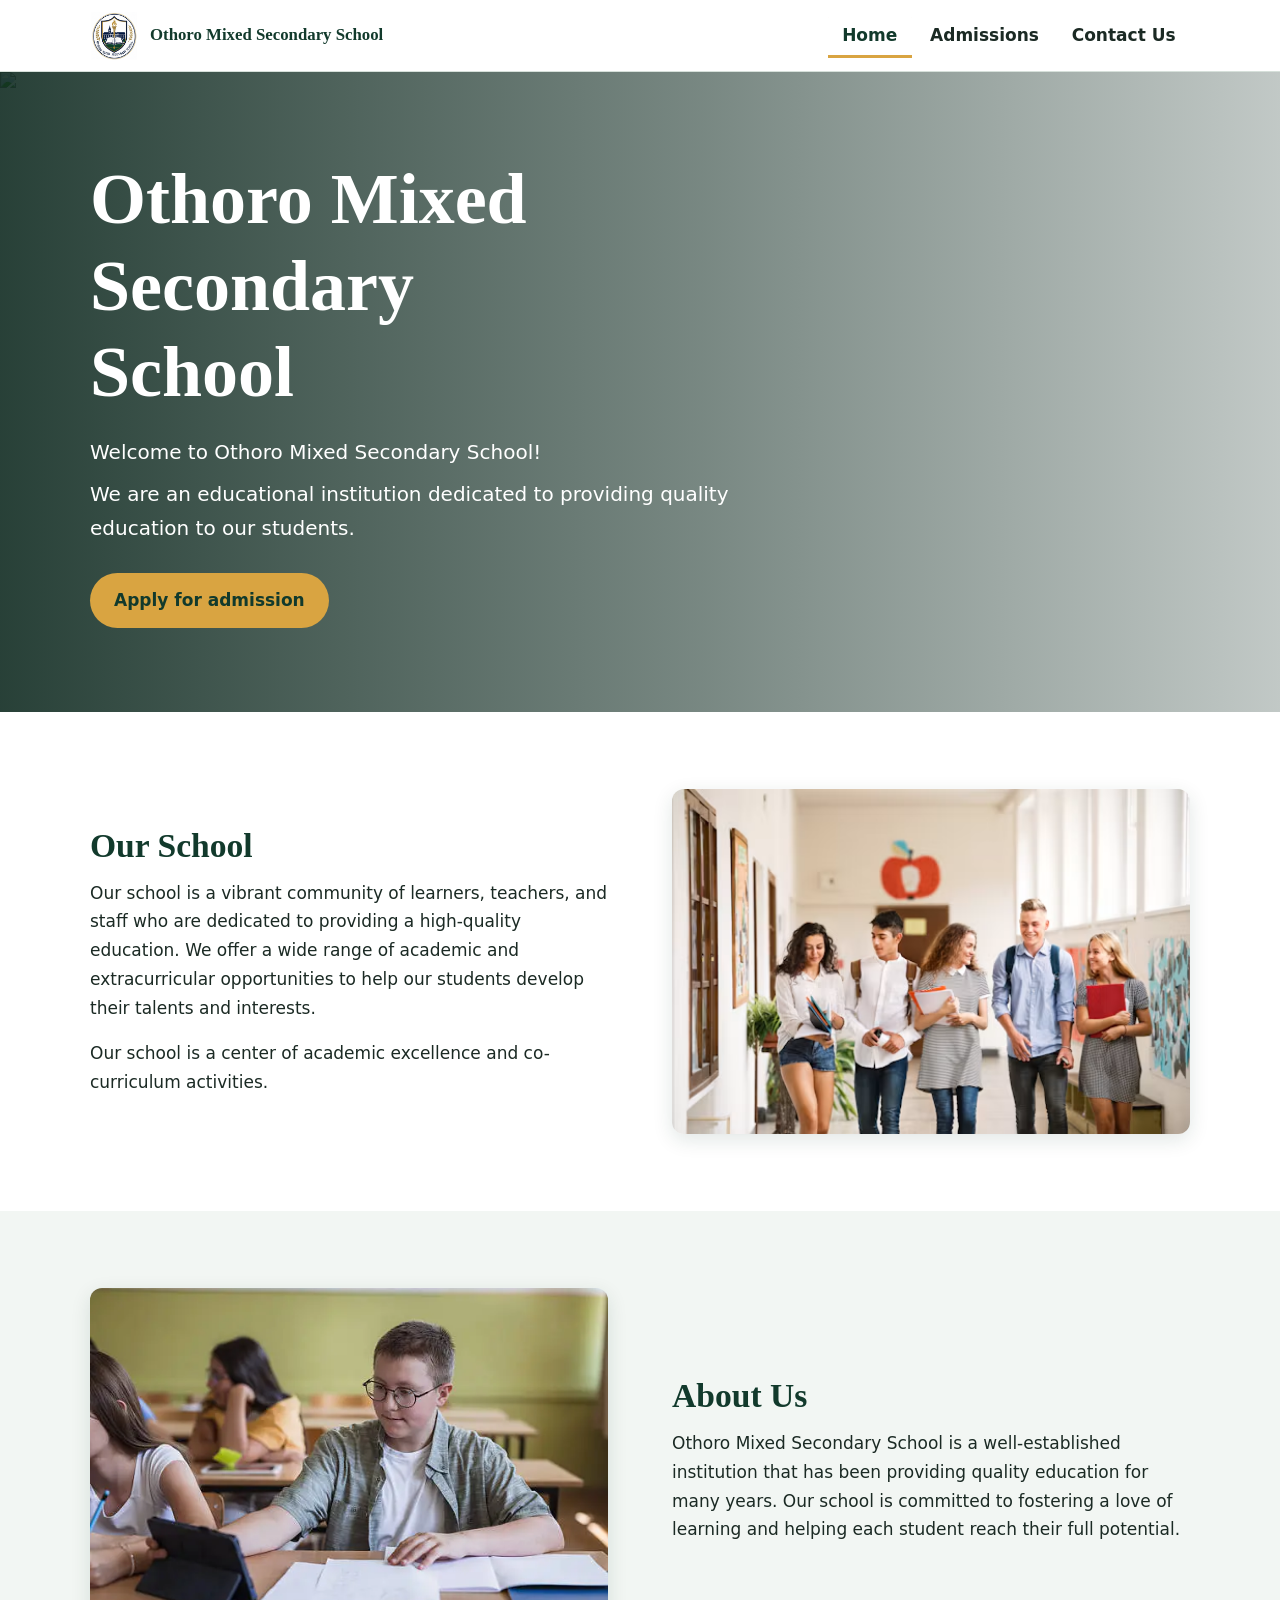
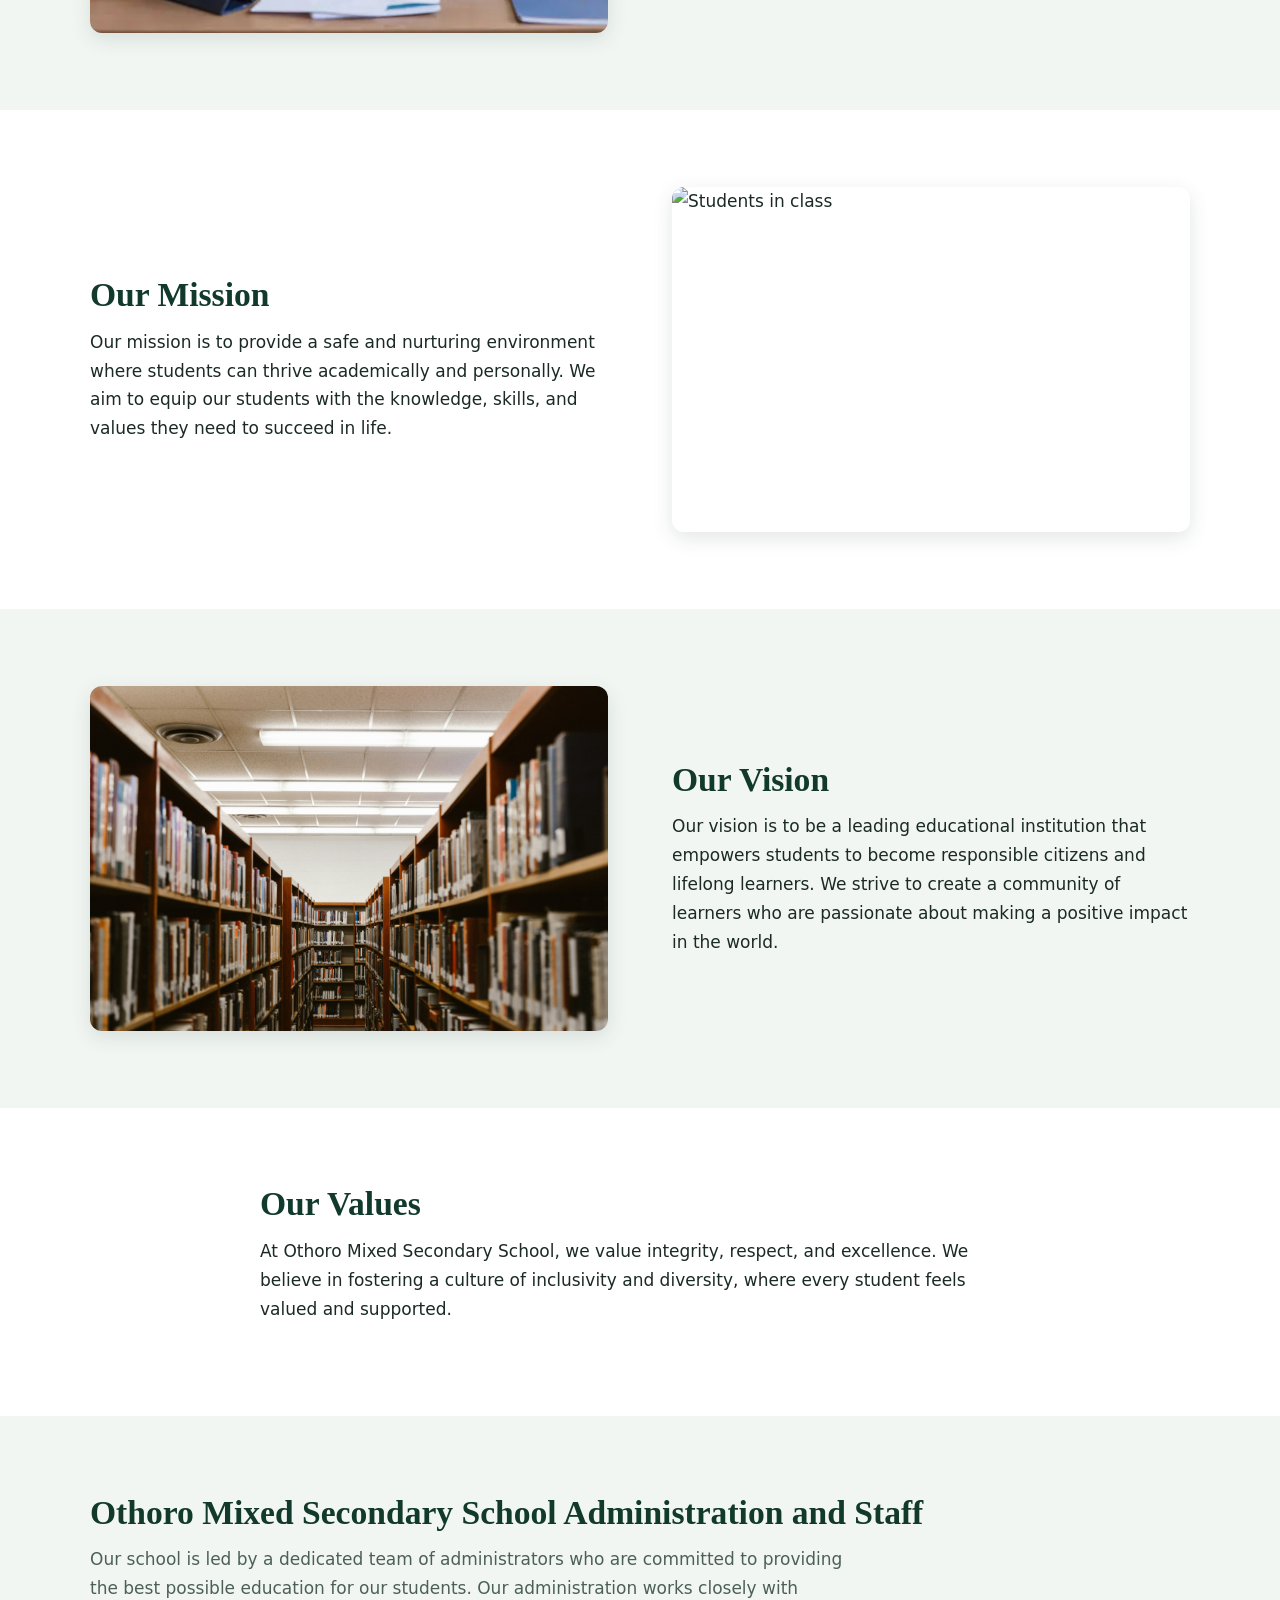
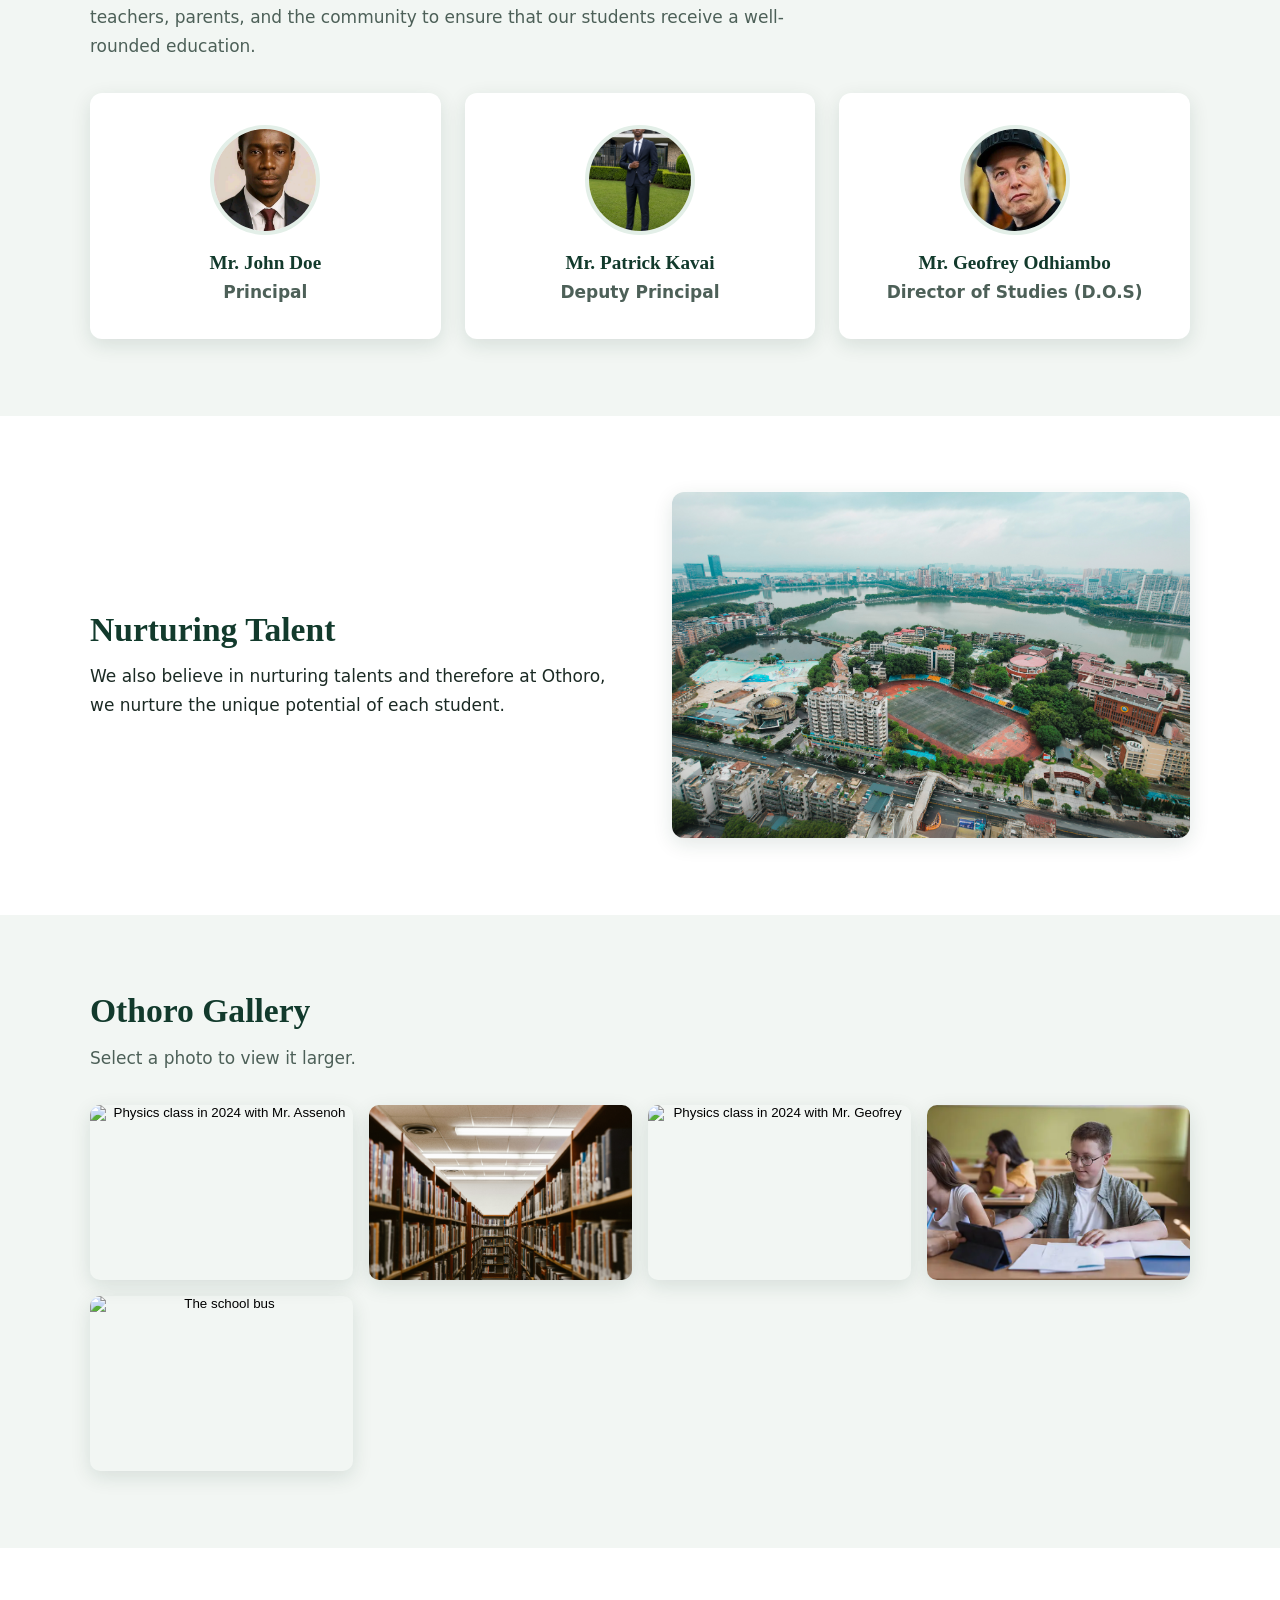
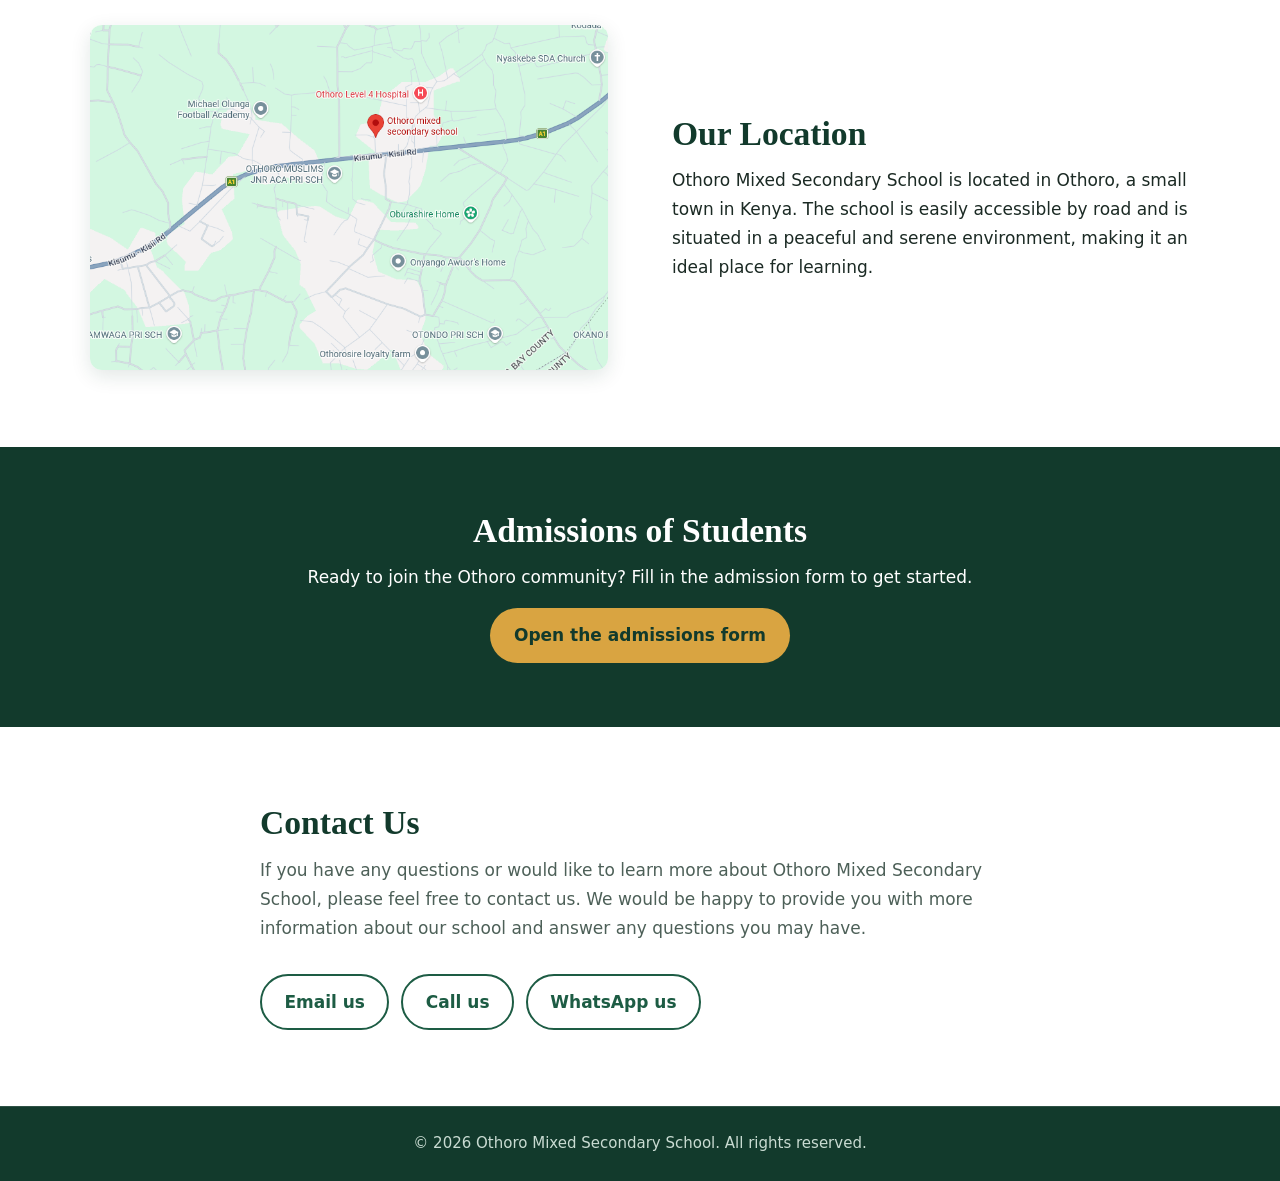
==== index.html @ bf2b031c "first commit" ====
<!doctype html>
<html lang="en">
  <head>
    <meta charset="UTF-8" />
    <meta name="viewport" content="width=device-width, initial-scale=1.0" />
    <title>Othoro Mixed Secondary School</title>

    <link rel="stylesheet" href="/othoro.css" />
  </head>
  <body>
    <!-- ===== Sticky header ===== -->
    <header class="site-header" id="siteHeader">
      <div class="site-header__inner">
        <a class="brand" href="othoro.html">
          <img
            class="brand__logo"
            src="othoro_files/logo.png"
            alt="Othoro Mixed Secondary School logo"
            width="100"
            height="100"
          />
          <span class="brand__name">Othoro Mixed Secondary School</span>
        </a>

        <button
          class="nav-toggle"
          id="navToggle"
          type="button"
          aria-expanded="false"
          aria-controls="primaryNav"
          aria-label="Open menu"
        >
          <span class="nav-toggle__bar"></span>
          <span class="nav-toggle__bar"></span>
          <span class="nav-toggle__bar"></span>
        </button>

        <nav class="nav" id="primaryNav" aria-label="Main">
          <ul class="nav__list">
            <li>
              <a
                class="nav__link is-active"
                href="othoro.html"
                aria-current="page"
                >Home</a
              >
            </li>
            <li><a class="nav__link" href="admissions.html">Admissions</a></li>
            <li><a class="nav__link" href="contact.html">Contact Us</a></li>
          </ul>
        </nav>
      </div>
    </header>

    <main>
      <!-- ===== Hero: heading and text sit on top of the cover image ===== -->
      <section class="hero">
        <img
          class="hero__image"
          src="othoro_files/cover othoro.png"
          alt="Othoro Mixed Secondary School campus"
          width="600"
          height="200"
        />
        <div class="hero__content">
          <h1 class="hero__title">Othoro Mixed Secondary School</h1>
          <p class="hero__text">Welcome to Othoro Mixed Secondary School!</p>
          <p class="hero__text">
            We are an educational institution dedicated to providing quality
            education to our students.
          </p>
          <a class="btn btn--gold" href="admissions.html"
            >Apply for admission</a
          >
        </div>
      </section>

      <!-- ===== Our School ===== -->
      <section class="section">
        <div class="container feature">
          <div class="feature__text">
            <h2 class="feature__title">Our School</h2>
            <p>
              Our school is a vibrant community of learners, teachers, and staff
              who are dedicated to providing a high-quality education. We offer
              a wide range of academic and extracurricular opportunities to help
              our students develop their talents and interests.
            </p>
            <p>
              Our school is a center of academic excellence and co-curriculum
              activities.
            </p>
          </div>
          <figure class="feature__media">
            <img
              src="othoro_files/img.3.avif"
              alt="Students walking from the library"
              title="Othoro School students walking from the library"
              width="300"
              height="200"
              loading="lazy"
            />
          </figure>
        </div>
      </section>

      <!-- ===== About Us ===== -->
      <section class="section section--tint">
        <div class="container feature feature--reverse">
          <div class="feature__text">
            <h2 class="feature__title">About Us</h2>
            <p>
              Othoro Mixed Secondary School is a well-established institution
              that has been providing quality education for many years. Our
              school is committed to fostering a love of learning and helping
              each student reach their full potential.
            </p>
          </div>
          <figure class="feature__media">
            <img
              src="othoro_files/img.4.webp"
              alt="Students doing personal studies"
              title="Students doing personal studies"
              width="300"
              height="200"
              loading="lazy"
            />
          </figure>
        </div>
      </section>

      <!-- ===== Our Mission ===== -->
      <section class="section">
        <div class="container feature">
          <div class="feature__text">
            <h2 class="feature__title">Our Mission</h2>
            <p>
              Our mission is to provide a safe and nurturing environment where
              students can thrive academically and personally. We aim to equip
              our students with the knowledge, skills, and values they need to
              succeed in life.
            </p>
          </div>
          <figure class="feature__media">
            <img
              src="othoro_files/in class.jpg"
              alt="Students in class"
              title="Students in class"
              width="300"
              height="200"
              loading="lazy"
            />
          </figure>
        </div>
      </section>

      <!-- ===== Our Vision ===== -->
      <section class="section section--tint">
        <div class="container feature feature--reverse">
          <div class="feature__text">
            <h2 class="feature__title">Our Vision</h2>
            <p>
              Our vision is to be a leading educational institution that
              empowers students to become responsible citizens and lifelong
              learners. We strive to create a community of learners who are
              passionate about making a positive impact in the world.
            </p>
          </div>
          <figure class="feature__media">
            <img
              src="othoro_files/library.jpg"
              alt="The school library"
              title="Othoro School library"
              width="300"
              height="200"
              loading="lazy"
            />
          </figure>
        </div>
      </section>

      <!-- ===== Our Values (no image, so text only) ===== -->
      <section class="section">
        <div class="container container--narrow">
          <h2 class="feature__title">Our Values</h2>
          <p>
            At Othoro Mixed Secondary School, we value integrity, respect, and
            excellence. We believe in fostering a culture of inclusivity and
            diversity, where every student feels valued and supported.
          </p>
        </div>
      </section>

      <!-- ===== Administration: cards ===== -->
      <section class="section section--tint" id="administration">
        <div class="container">
          <h2 class="section__title">
            Othoro Mixed Secondary School Administration and Staff
          </h2>
          <p class="section__intro">
            Our school is led by a dedicated team of administrators who are
            committed to providing the best possible education for our students.
            Our administration works closely with teachers, parents, and the
            community to ensure that our students receive a well-rounded
            education.
          </p>

          <div class="cards">
            <article class="card">
              <img
                class="card__photo"
                src="othoro_files/principal.jpg"
                alt="Mr. John Doe, Principal"
                title="Othoro School Principal"
                width="100"
                height="100"
                loading="lazy"
              />
              <h3 class="card__name">Mr. John Doe</h3>
              <p class="card__role">Principal</p>
            </article>

            <article class="card">
              <img
                class="card__photo"
                src="othoro_files/depa.png"
                alt="Mr. Patrick Kavai, Deputy Principal"
                title="Othoro School Deputy"
                width="100"
                height="100"
                loading="lazy"
              />
              <h3 class="card__name">Mr. Patrick Kavai</h3>
              <p class="card__role">Deputy Principal</p>
            </article>

            <article class="card">
              <img
                class="card__photo"
                src="othoro_files/musk.png"
                alt="Mr. Geofrey Odhiambo, Director of Studies"
                title="Othoro School Director of Studies"
                width="100"
                height="100"
                loading="lazy"
              />
              <h3 class="card__name">Mr. Geofrey Odhiambo</h3>
              <p class="card__role">Director of Studies (D.O.S)</p>
            </article>
          </div>
        </div>
      </section>

      <!-- ===== Nurturing talent ===== -->
      <section class="section">
        <div class="container feature">
          <div class="feature__text">
            <h2 class="feature__title">Nurturing Talent</h2>
            <p>
              We also believe in nurturing talents and therefore at Othoro, we
              nurture the unique potential of each student.
            </p>
          </div>
          <figure class="feature__media">
            <img
              src="othoro_files/field.jpg"
              alt="The school field"
              title="Othoro School field"
              width="300"
              height="200"
              loading="lazy"
            />
          </figure>
        </div>
      </section>

      <!-- ===== Gallery ===== -->
      <section class="section section--tint" id="gallery">
        <div class="container">
          <h2 class="section__title">Othoro Gallery</h2>
          <p class="section__intro">Select a photo to view it larger.</p>

          <div class="gallery">
            <button class="gallery__item" type="button">
              <img
                src="othoro_files/phyc class.png"
                alt="Physics class in 2024 with Mr. Assenoh"
                title="Othoro School physics class 2024 with Mr. Assenoh"
                width="300"
                height="200"
                loading="lazy"
              />
            </button>
            <button class="gallery__item" type="button">
              <img
                src="othoro_files/library.jpg"
                alt="The school library"
                title="Othoro School library"
                width="300"
                height="200"
                loading="lazy"
              />
            </button>
            <button class="gallery__item" type="button">
              <img
                src="othoro_files/phyc class2.png"
                alt="Physics class in 2024 with Mr. Geofrey"
                title="Othoro School physics class 2024 with Mr. Geofrey"
                width="300"
                height="200"
                loading="lazy"
              />
            </button>
            <button class="gallery__item" type="button">
              <img
                src="othoro_files/img.4.webp"
                alt="Students doing personal studies"
                title="Students doing personal studies"
                width="300"
                height="200"
                loading="lazy"
              />
            </button>
            <button class="gallery__item" type="button">
              <img
                src="othoro_files/bus othoro.png"
                alt="The school bus"
                title="Othoro School bus"
                width="300"
                height="200"
                loading="lazy"
              />
            </button>
          </div>
        </div>
      </section>

      <!-- ===== Location ===== -->
      <section class="section" id="location">
        <div class="container feature feature--reverse">
          <div class="feature__text">
            <h2 class="feature__title">Our Location</h2>
            <p>
              Othoro Mixed Secondary School is located in Othoro, a small town
              in Kenya. The school is easily accessible by road and is situated
              in a peaceful and serene environment, making it an ideal place for
              learning.
            </p>
          </div>
          <figure class="feature__media">
            <img
              src="othoro_files/location othoro.png"
              alt="Map showing the school location"
              title="Othoro School location map"
              width="300"
              height="200"
              loading="lazy"
            />
          </figure>
        </div>
      </section>

      <!-- ===== Admissions call-to-action ===== -->
      <section class="cta">
        <div class="container container--narrow">
          <h2 class="cta__title">Admissions of Students</h2>
          <p>
            Ready to join the Othoro community? Fill in the admission form to
            get started.
          </p>
          <a class="btn btn--gold" href="admissions.html"
            >Open the admissions form</a
          >
        </div>
      </section>

      <!-- ===== Contact ===== -->
      <section class="section" id="contact-us">
        <div class="container container--narrow">
          <h2 class="section__title">Contact Us</h2>
          <p class="section__intro">
            If you have any questions or would like to learn more about Othoro
            Mixed Secondary School, please feel free to contact us. We would be
            happy to provide you with more information about our school and
            answer any questions you may have.
          </p>

          <ul class="contact-list">
            <li>
              <a
                class="contact-list__link"
                href="mailto:olangjounkey1@gmail.com"
                >Email us</a
              >
            </li>
            <li>
              <a class="contact-list__link" href="tel:+254740919279">Call us</a>
            </li>
            <li>
              <a class="contact-list__link" href="https://wa.me/+254740919279"
                >WhatsApp us</a
              >
            </li>
          </ul>
        </div>
      </section>
    </main>

    <footer class="site-footer">
      <p>
        &copy; <span id="year">2026</span> Othoro Mixed Secondary School. All
        rights reserved.
      </p>
    </footer>

    <!-- ===== Gallery lightbox ===== -->
    <dialog class="lightbox" id="lightbox" aria-label="Photo viewer">
      <div class="lightbox__inner">
        <button
          class="lightbox__close"
          id="lightboxClose"
          type="button"
          aria-label="Close photo"
        >
          &times;
        </button>
        <img class="lightbox__image" id="lightboxImage" src="" alt="" />
        <p class="lightbox__caption" id="lightboxCaption"></p>
      </div>
    </dialog>

    <!-- ===== Back to top ===== -->
    <button class="to-top" id="toTop" type="button" aria-label="Back to top">
      &uarr;
    </button>

    <script src="othoro.js"></script>
  </body>
</html>
---- othoro.css ----
/* ==========================================================
   othoro.css
   Tip: change the colors and sizes in the :root block and
   the whole site updates.
   ========================================================== */

/* ---------- 1. Design tokens ---------- */
:root {
    --green-900: #123a2c;
    --green-700: #1d5c44;
    --green-100: #e3efe8;
    --gold: #d9a441;
    --gold-hover: #e8b559;
    --bg: #ffffff;
    --bg-tint: #f2f6f3;
    --text: #1b2a24;
    --text-muted: #4d6058;
    --border: #d6e0da;

    --radius: 12px;
    --shadow-card: 0 6px 20px rgba(18, 58, 44, 0.12);
    --shadow-card-hover: 0 12px 28px rgba(18, 58, 44, 0.2);

    --header-height: 72px;
    --font-body: system-ui, -apple-system, "Segoe UI", Roboto, Arial, sans-serif;
    --font-heading: Georgia, "Times New Roman", serif;
}

/* ---------- 2. Base ---------- */
*,
*::before,
*::after {
    box-sizing: border-box;
}

html {
    scroll-padding-top: calc(var(--header-height) + 16px);
}

@media (prefers-reduced-motion: no-preference) {
    html {
        scroll-behavior: smooth;
    }
}

body {
    margin: 0;
    font-family: var(--font-body);
    font-size: 1.0625rem;
    line-height: 1.7;
    color: var(--text);
    background: var(--bg);
}

img {
    display: block;
    max-width: 100%;
    height: auto;
}

h1, h2, h3 {
    font-family: var(--font-heading);
    line-height: 1.2;
    margin: 0 0 0.75rem;
}

p {
    margin: 0 0 1rem;
}

a {
    color: var(--green-700);
}

:focus-visible {
    outline: 3px solid var(--gold);
    outline-offset: 3px;
}

/* ---------- 3. Layout helpers ---------- */
.container {
    width: min(1100px, 100% - 2rem);
    margin-inline: auto;
}

.container--narrow {
    width: min(760px, 100% - 2rem);
}

.section {
    padding: clamp(2.5rem, 6vw, 5rem) 0;
}

.section--tint {
    background: var(--bg-tint);
}

.section__title {
    font-size: clamp(1.6rem, 3vw, 2.1rem);
    color: var(--green-900);
}

.section__intro {
    max-width: 70ch;
    color: var(--text-muted);
    margin-bottom: 2rem;
}

/* ---------- 4. Sticky header ---------- */
.site-header {
    position: sticky;
    top: 0;
    z-index: 100;
    height: var(--header-height);
    background: var(--bg);
    border-bottom: 1px solid var(--border);
    transition: box-shadow 0.2s ease;
}

.site-header.is-scrolled {
    box-shadow: 0 4px 16px rgba(18, 58, 44, 0.15);
}

.site-header__inner {
    height: 100%;
    width: min(1100px, 100% - 2rem);
    margin-inline: auto;
    display: flex;
    align-items: center;
    justify-content: space-between;
    gap: 1rem;
}

.brand {
    display: flex;
    align-items: center;
    gap: 0.75rem;
    text-decoration: none;
    color: var(--green-900);
}

.brand__logo {
    width: 48px;
    height: 48px;
    object-fit: contain;
}

.brand__name {
    font-family: var(--font-heading);
    font-weight: 700;
    font-size: 1.05rem;
    line-height: 1.2;
}

.nav__list {
    list-style: none;
    margin: 0;
    padding: 0;
    display: flex;
    gap: 0.25rem;
}

.nav__link {
    display: block;
    padding: 0.5rem 0.9rem;
    border-radius: 8px;
    text-decoration: none;
    font-weight: 600;
    color: var(--text);
}

.nav__link:hover {
    background: var(--green-100);
    color: var(--green-900);
}

.nav__link.is-active {
    color: var(--green-900);
    box-shadow: inset 0 -3px 0 var(--gold);
    border-radius: 8px 8px 0 0;
}

/* Hamburger button: only shown on small screens */
.nav-toggle {
    display: none;
    width: 44px;
    height: 44px;
    padding: 0;
    background: transparent;
    border: 1px solid var(--border);
    border-radius: 8px;
    cursor: pointer;
    flex-direction: column;
    align-items: center;
    justify-content: center;
    gap: 5px;
}

.nav-toggle__bar {
    width: 20px;
    height: 2px;
    background: var(--green-900);
    transition: transform 0.2s ease, opacity 0.2s ease;
}

.nav-toggle[aria-expanded="true"] .nav-toggle__bar:nth-child(1) {
    transform: translateY(7px) rotate(45deg);
}
.nav-toggle[aria-expanded="true"] .nav-toggle__bar:nth-child(2) {
    opacity: 0;
}
.nav-toggle[aria-expanded="true"] .nav-toggle__bar:nth-child(3) {
    transform: translateY(-7px) rotate(-45deg);
}

/* ---------- 5. Hero (text over the cover image) ---------- */
.hero {
    position: relative;
    min-height: clamp(380px, 72vh, 640px);
    display: flex;
    align-items: center;
    overflow: hidden;
    color: #ffffff;
}

.hero__image {
    position: absolute;
    inset: 0;
    width: 100%;
    height: 100%;
    object-fit: cover;
}

/* Dark green wash so white text stays readable on any photo */
.hero::after {
    content: "";
    position: absolute;
    inset: 0;
    background: linear-gradient(90deg, rgba(10, 38, 28, 0.88) 0%, rgba(10, 38, 28, 0.55) 55%, rgba(10, 38, 28, 0.25) 100%);
}

.hero__content {
    position: relative;
    z-index: 1;
    width: min(1100px, 100% - 2rem);
    margin-inline: auto;
    padding: 3rem 0;
}

.hero__title {
    max-width: 14ch;
    font-size: clamp(2.4rem, 7vw, 4.5rem);
    margin-bottom: 1.25rem;
}

.hero__text {
    max-width: 52ch;
    font-size: clamp(1.05rem, 2vw, 1.25rem);
    margin-bottom: 0.5rem;
}

.hero .btn {
    margin-top: 1.25rem;
}

/* ---------- 6. Buttons ---------- */
.btn {
    display: inline-block;
    padding: 0.8rem 1.5rem;
    border-radius: 999px;
    font-weight: 700;
    text-decoration: none;
    transition: background 0.2s ease, transform 0.2s ease;
}

.btn--gold {
    background: var(--gold);
    color: var(--green-900);
}

.btn--gold:hover {
    background: var(--gold-hover);
    transform: translateY(-2px);
}

/* ---------- 7. Feature sections: image beside text ---------- */
.feature {
    display: grid;
    grid-template-columns: 1fr 1fr;
    align-items: center;
    gap: clamp(1.5rem, 5vw, 4rem);
}

/* Flip the sides: image on the left, text on the right */
.feature--reverse .feature__media {
    order: -1;
}

.feature__title {
    font-size: clamp(1.6rem, 3vw, 2.1rem);
    color: var(--green-900);
}

.feature__text p:last-child {
    margin-bottom: 0;
}

.feature__media {
    margin: 0;
}

.feature__media img {
    width: 100%;
    aspect-ratio: 3 / 2;
    object-fit: cover;
    border-radius: var(--radius);
    box-shadow: var(--shadow-card);
}

/* ---------- 8. Administration cards ---------- */
.cards {
    display: grid;
    grid-template-columns: repeat(auto-fit, minmax(240px, 1fr));
    gap: 1.5rem;
}

.card {
    background: var(--bg);
    border-radius: var(--radius);
    box-shadow: var(--shadow-card);
    padding: 2rem 1.5rem;
    text-align: center;
    transition: transform 0.2s ease, box-shadow 0.2s ease;
}

.card:hover {
    transform: translateY(-4px);
    box-shadow: var(--shadow-card-hover);
}

.card__photo {
    width: 110px;
    height: 110px;
    margin: 0 auto 1rem;
    border-radius: 50%;
    object-fit: cover;
    border: 4px solid var(--green-100);
}

.card__name {
    font-size: 1.2rem;
    margin-bottom: 0.25rem;
    color: var(--green-900);
}

.card__role {
    margin: 0;
    color: var(--text-muted);
    font-weight: 600;
}

/* ---------- 9. Gallery ---------- */
.gallery {
    display: grid;
    grid-template-columns: repeat(auto-fill, minmax(220px, 1fr));
    gap: 1rem;
}

.gallery__item {
    padding: 0;
    border: 0;
    background: none;
    border-radius: 10px;
    overflow: hidden;
    cursor: zoom-in;
    box-shadow: var(--shadow-card);
}

.gallery__item img {
    width: 100%;
    aspect-ratio: 3 / 2;
    object-fit: cover;
    transition: transform 0.3s ease;
}

.gallery__item:hover img {
    transform: scale(1.05);
}

/* ---------- 10. Lightbox (<dialog>) ---------- */
.lightbox {
    padding: 0;
    border: 0;
    background: transparent;
    max-width: min(900px, 94vw);
    max-height: 92vh;
    overflow: visible;
}

.lightbox::backdrop {
    background: rgba(8, 24, 18, 0.85);
}

.lightbox__inner {
    position: relative;
}

.lightbox__image {
    max-width: 100%;
    max-height: 78vh;
    margin: 0 auto;
    border-radius: var(--radius);
}

.lightbox__caption {
    margin: 0.75rem 0 0;
    text-align: center;
    color: #ffffff;
}

.lightbox__close {
    position: absolute;
    top: -14px;
    right: -14px;
    width: 40px;
    height: 40px;
    border: 0;
    border-radius: 50%;
    background: var(--gold);
    color: var(--green-900);
    font-size: 1.5rem;
    line-height: 1;
    cursor: pointer;
}

/* ---------- 11. Admissions call-to-action ---------- */
.cta {
    padding: clamp(2.5rem, 6vw, 4rem) 0;
    background: var(--green-900);
    color: #ffffff;
    text-align: center;
}

.cta__title {
    font-size: clamp(1.6rem, 3vw, 2.1rem);
}

/* ---------- 12. Contact ---------- */
.contact-list {
    list-style: none;
    margin: 0;
    padding: 0;
    display: flex;
    flex-wrap: wrap;
    gap: 0.75rem;
}

.contact-list__link {
    display: inline-block;
    padding: 0.7rem 1.4rem;
    border: 2px solid var(--green-700);
    border-radius: 999px;
    font-weight: 700;
    text-decoration: none;
    color: var(--green-700);
    transition: background 0.2s ease, color 0.2s ease;
}

.contact-list__link:hover {
    background: var(--green-700);
    color: #ffffff;
}

/* ---------- 13. Footer ---------- */
.site-footer {
    padding: 1.5rem 1rem;
    background: var(--green-900);
    color: #c9dbd2;
    text-align: center;
    border-top: 1px solid rgba(255, 255, 255, 0.12);
}

.site-footer p {
    margin: 0;
    font-size: 0.9375rem;
}

/* ---------- 14. Back to top ---------- */
.to-top {
    position: fixed;
    right: 1.25rem;
    bottom: 1.25rem;
    width: 46px;
    height: 46px;
    border: 0;
    border-radius: 50%;
    background: var(--green-700);
    color: #ffffff;
    font-size: 1.25rem;
    cursor: pointer;
    box-shadow: var(--shadow-card);
    opacity: 0;
    visibility: hidden;
    transition: opacity 0.2s ease, visibility 0.2s ease;
}

.to-top.is-visible {
    opacity: 1;
    visibility: visible;
}

/* ---------- 15. Tablet and mobile ---------- */
@media (max-width: 820px) {
    .feature {
        grid-template-columns: 1fr;
    }

    /* On small screens always put the text first, then the image */
    .feature--reverse .feature__media {
        order: 0;
    }

    .hero::after {
        background: rgba(10, 38, 28, 0.7);
    }
}

@media (max-width: 720px) {
    .nav-toggle {
        display: flex;
    }

    .nav {
        position: absolute;
        top: var(--header-height);
        left: 0;
        right: 0;
        background: var(--bg);
        border-bottom: 1px solid var(--border);
        box-shadow: 0 10px 20px rgba(18, 58, 44, 0.12);
        display: none;
    }

    .nav.is-open {
        display: block;
    }

    .nav__list {
        flex-direction: column;
        padding: 0.5rem 1rem 1rem;
    }

    .nav__link.is-active {
        box-shadow: inset 4px 0 0 var(--gold);
        border-radius: 8px;
    }

    .brand__name {
        font-size: 0.95rem;
    }
}
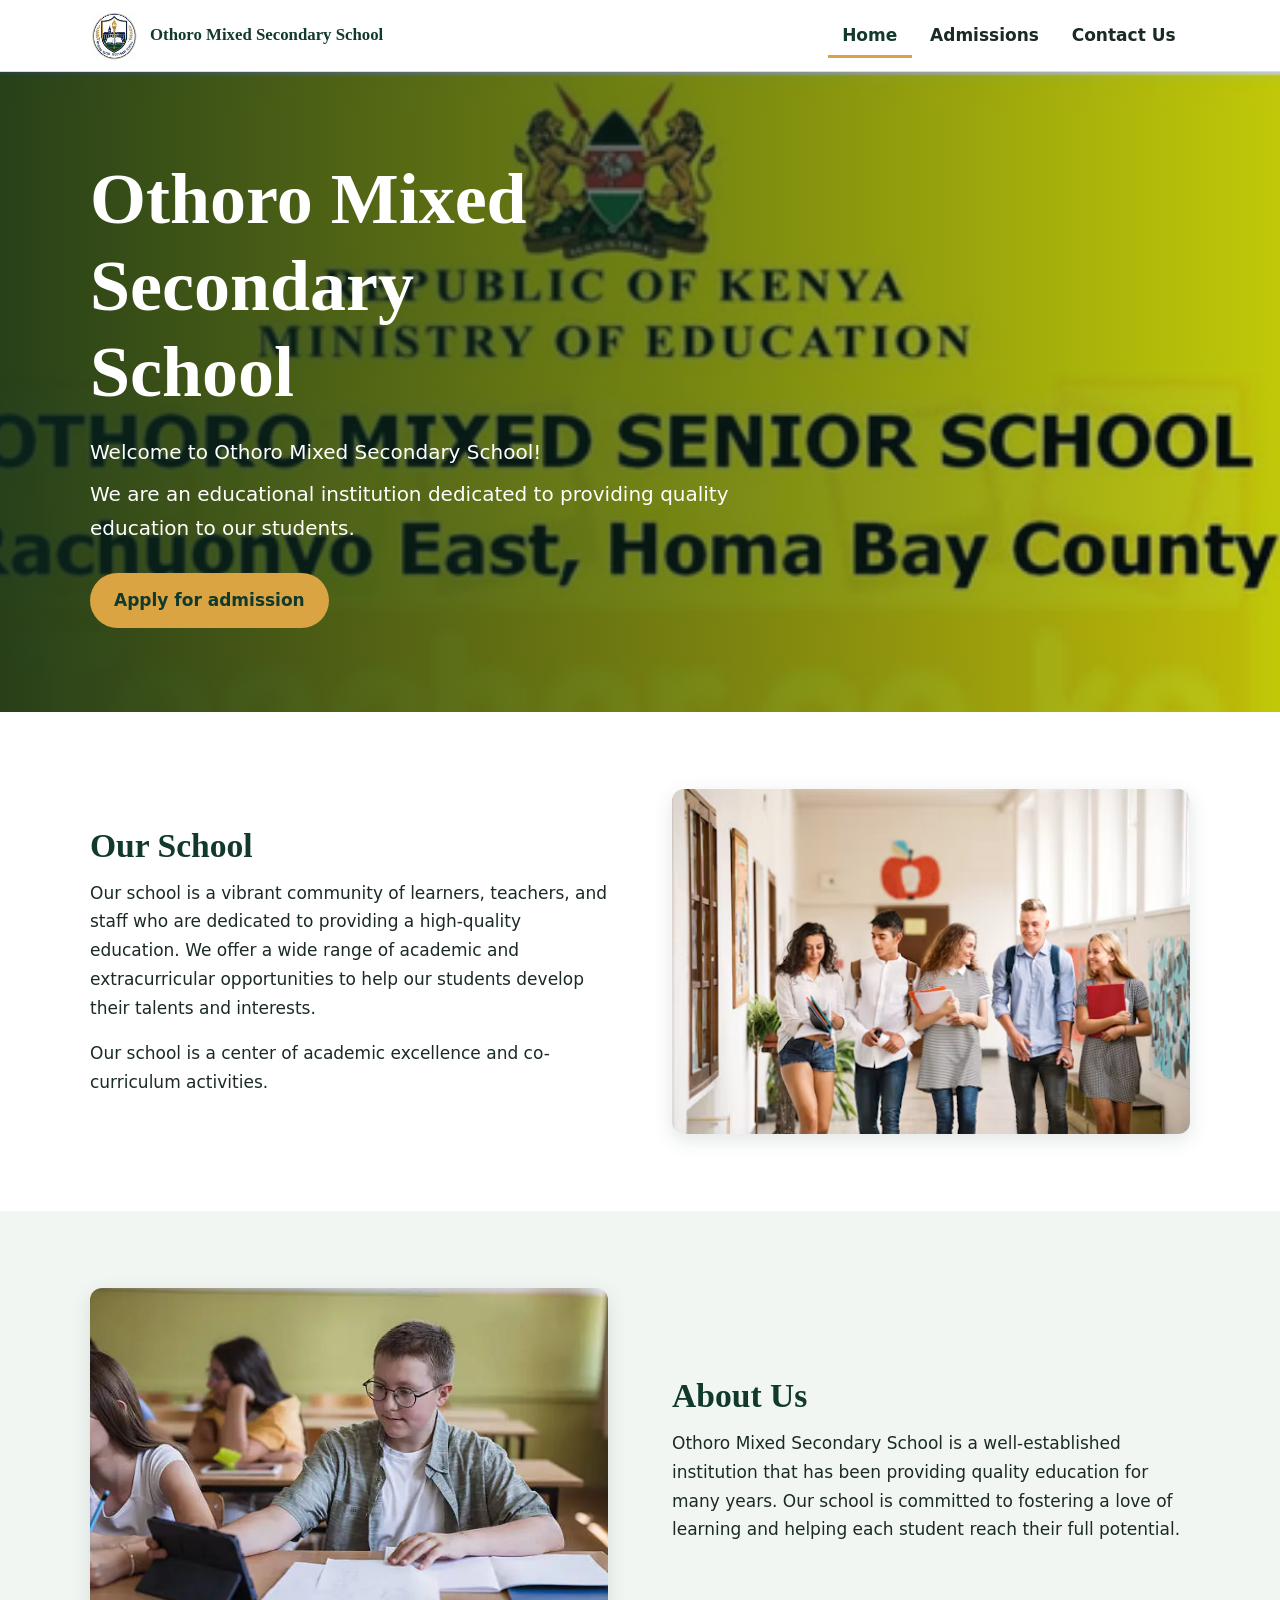
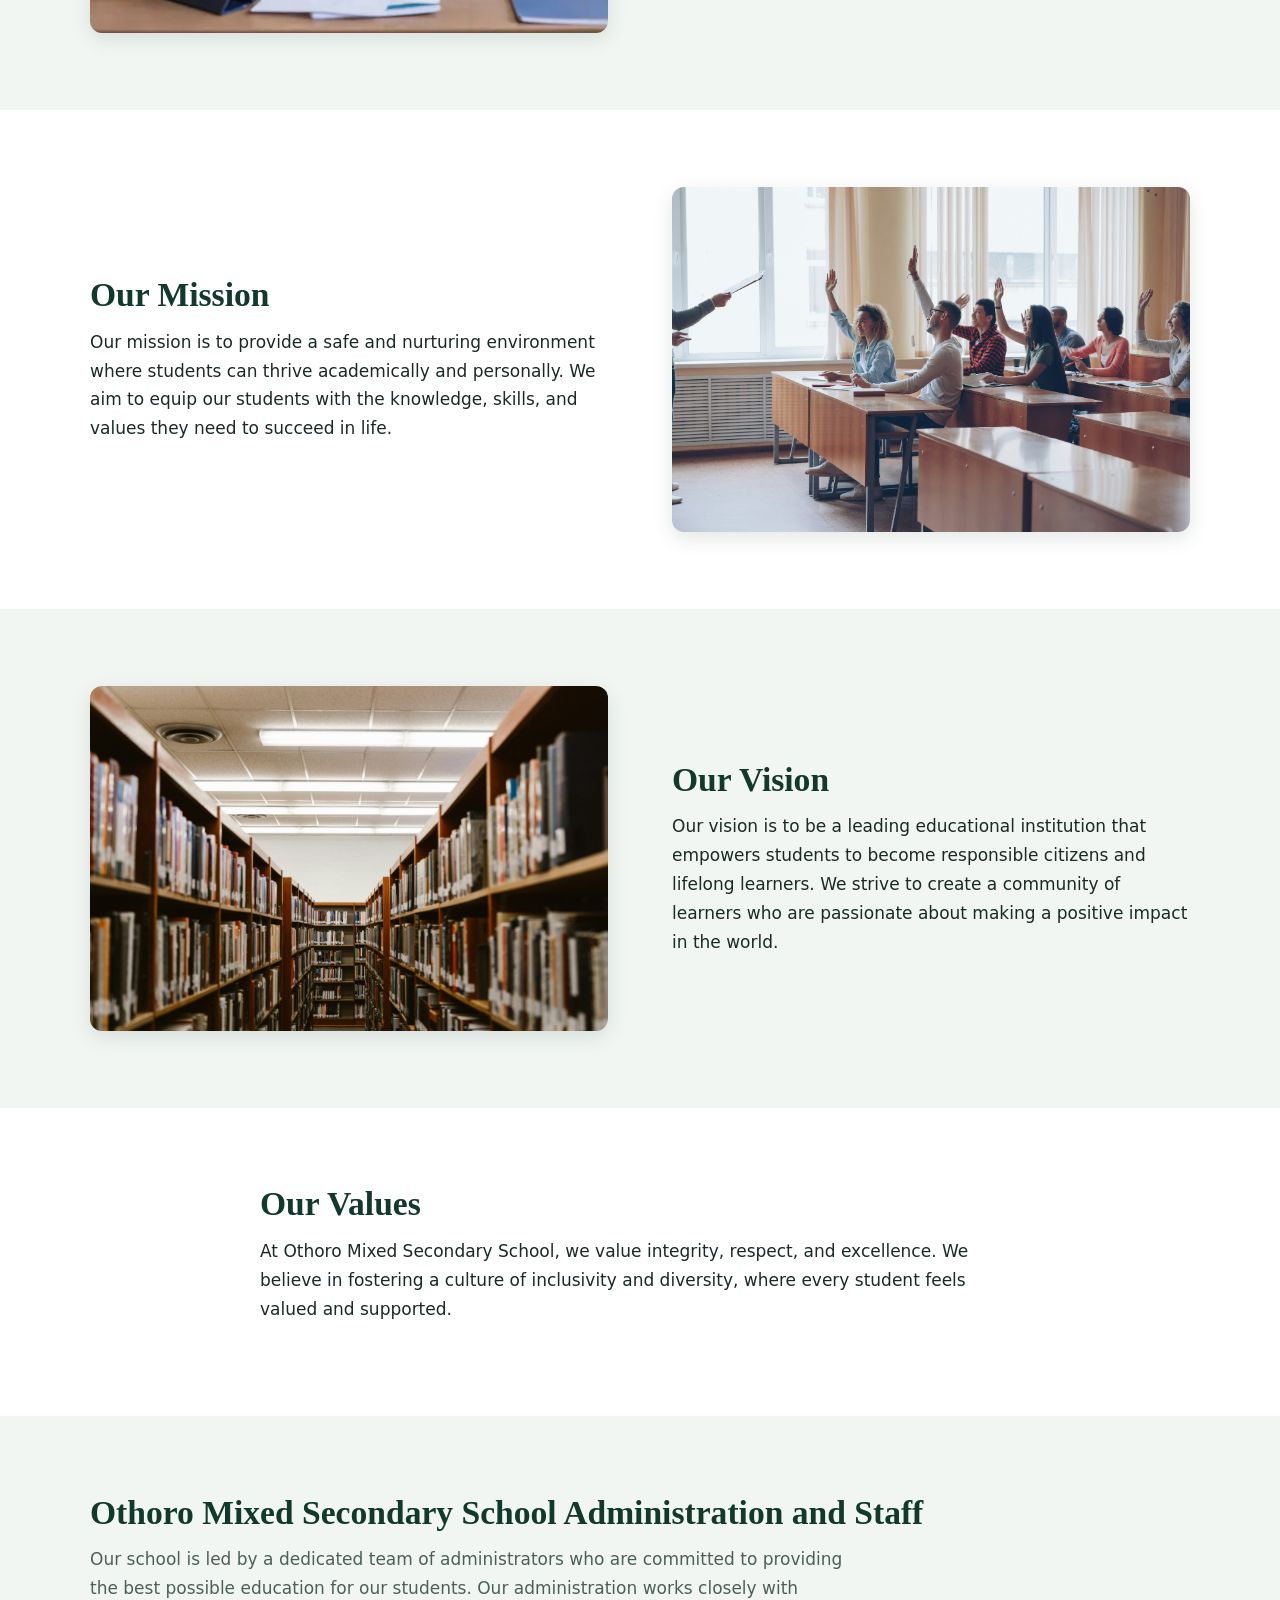
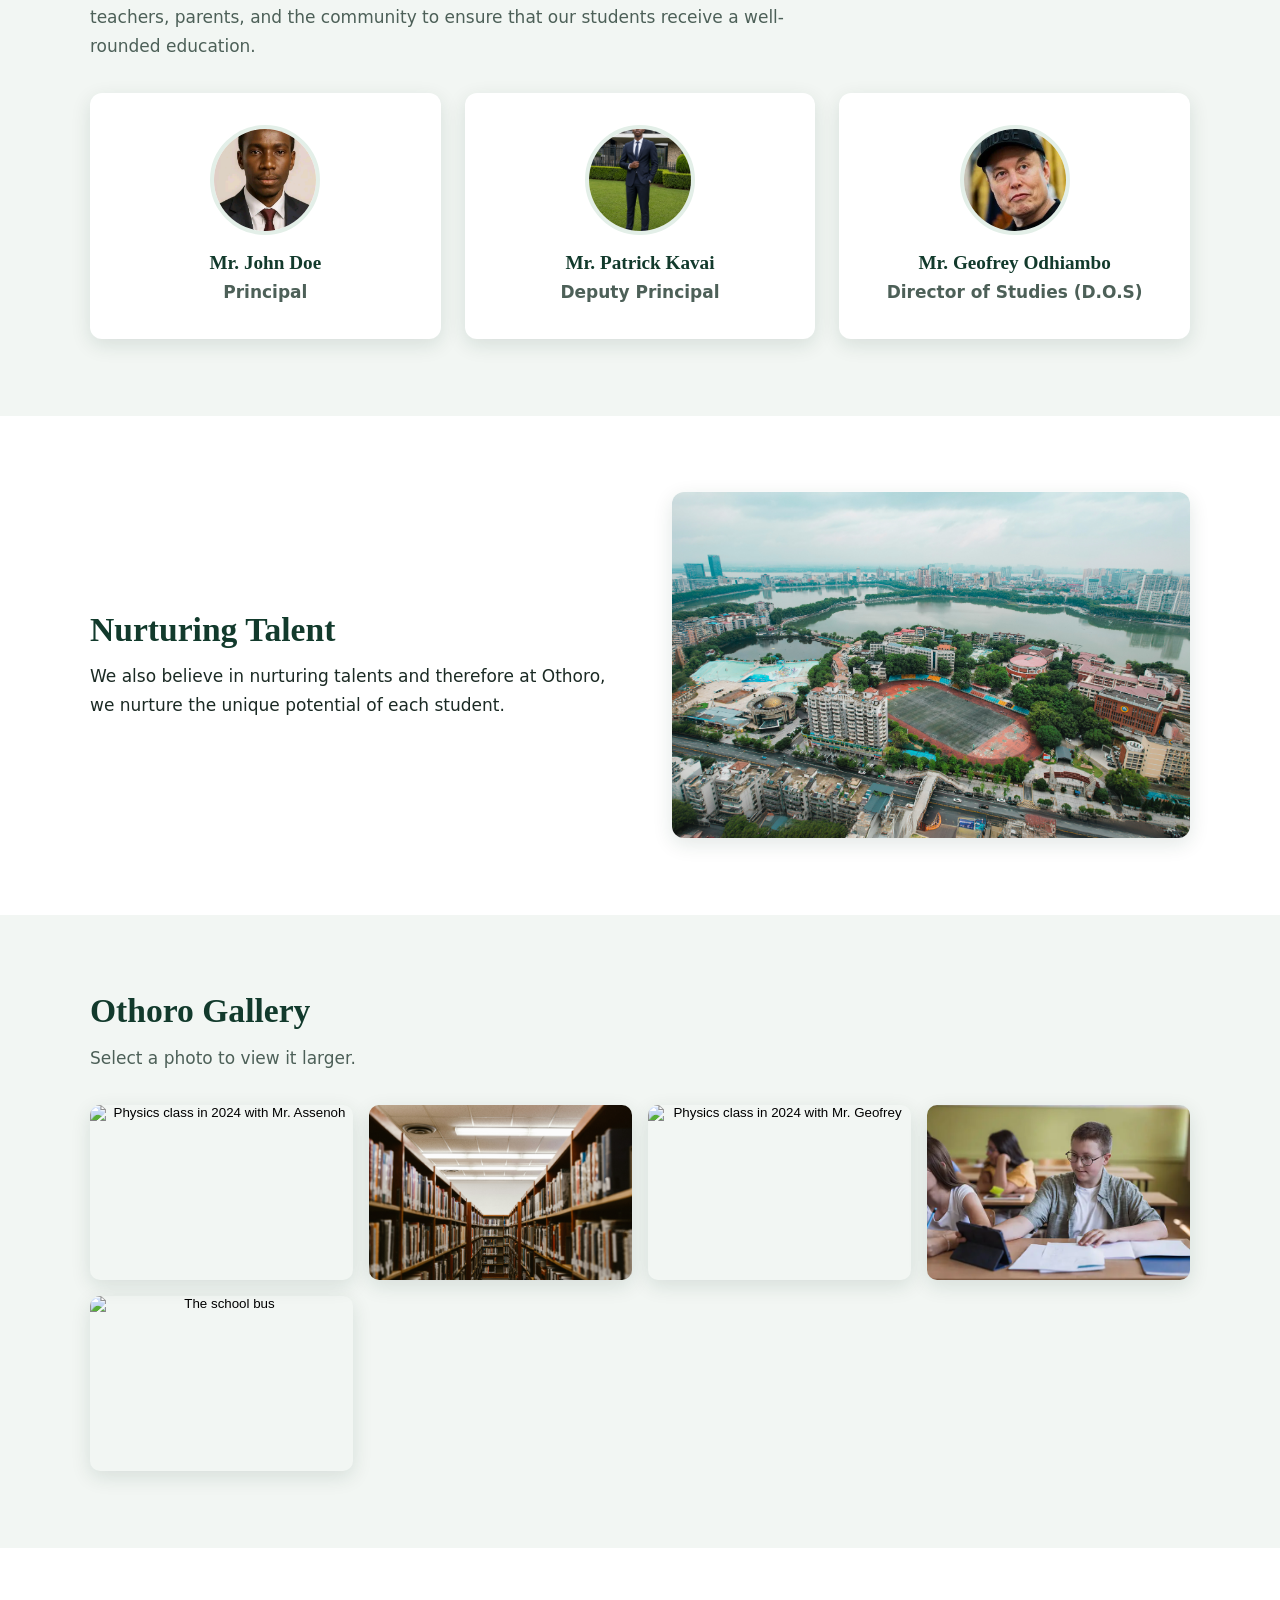
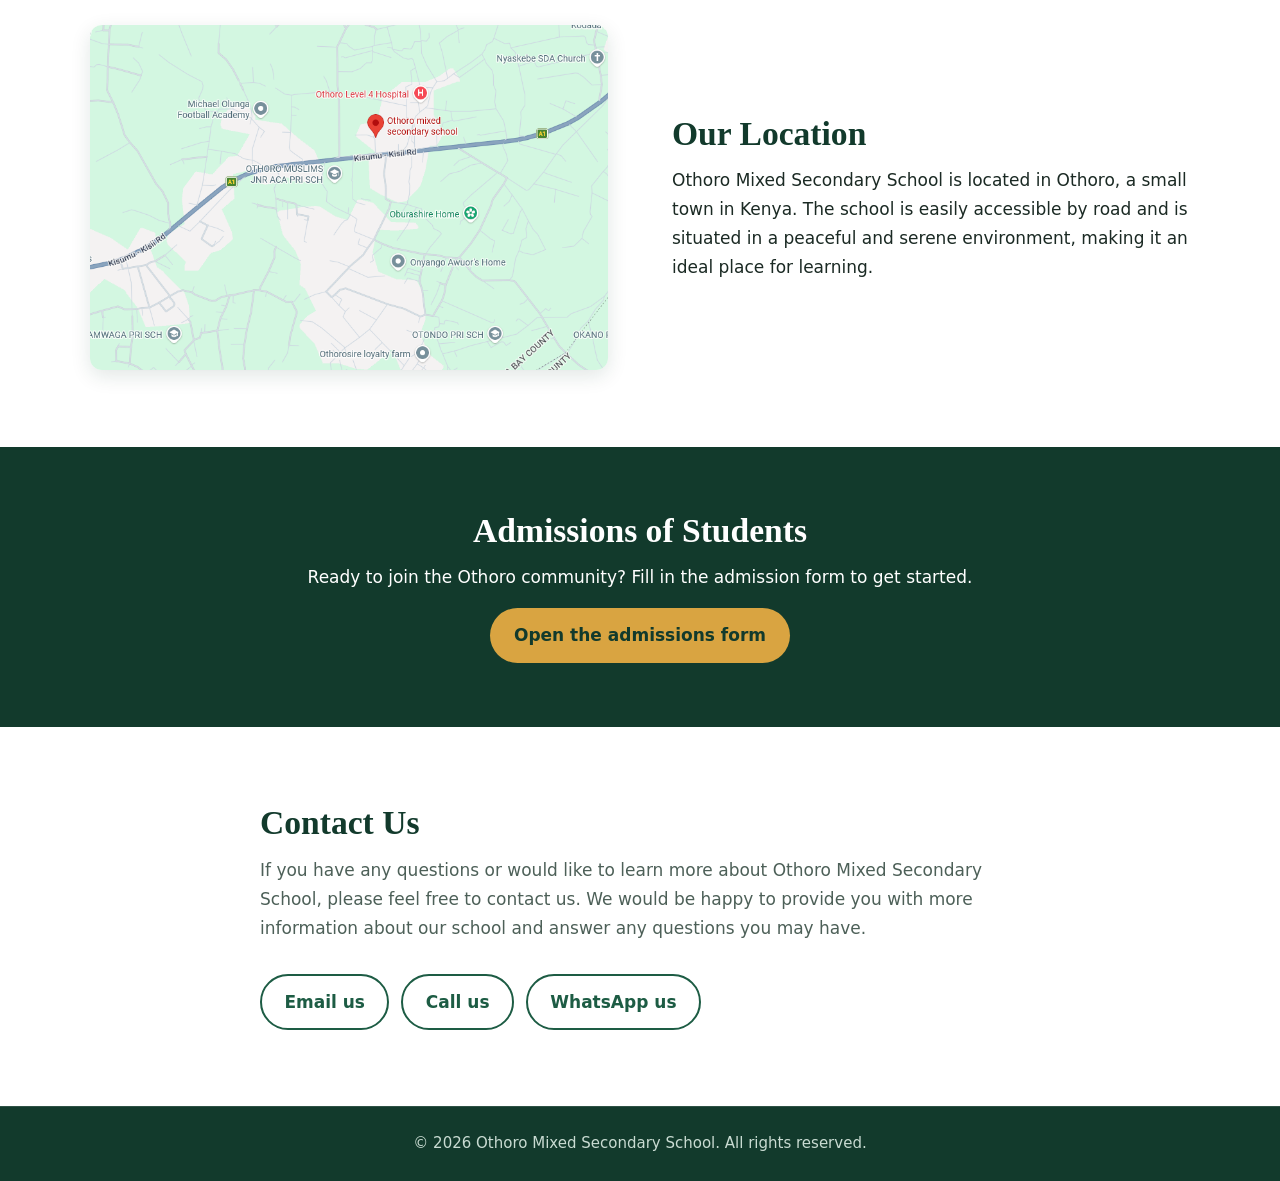
==== commit a0eeda6b: "first commit" ====
--- a/index.html
+++ b/index.html
@@ -57,7 +57,7 @@
       <section class="hero">
         <img
           class="hero__image"
-          src="othoro_files/cover othoro.png"
+          src="othoro_files/cover-othoro.png"
           alt="Othoro Mixed Secondary School campus"
           width="600"
           height="200"
@@ -143,7 +143,7 @@
           </div>
           <figure class="feature__media">
             <img
-              src="othoro_files/in class.jpg"
+              src="othoro_files/in-class.jpg"
               alt="Students in class"
               title="Students in class"
               width="300"
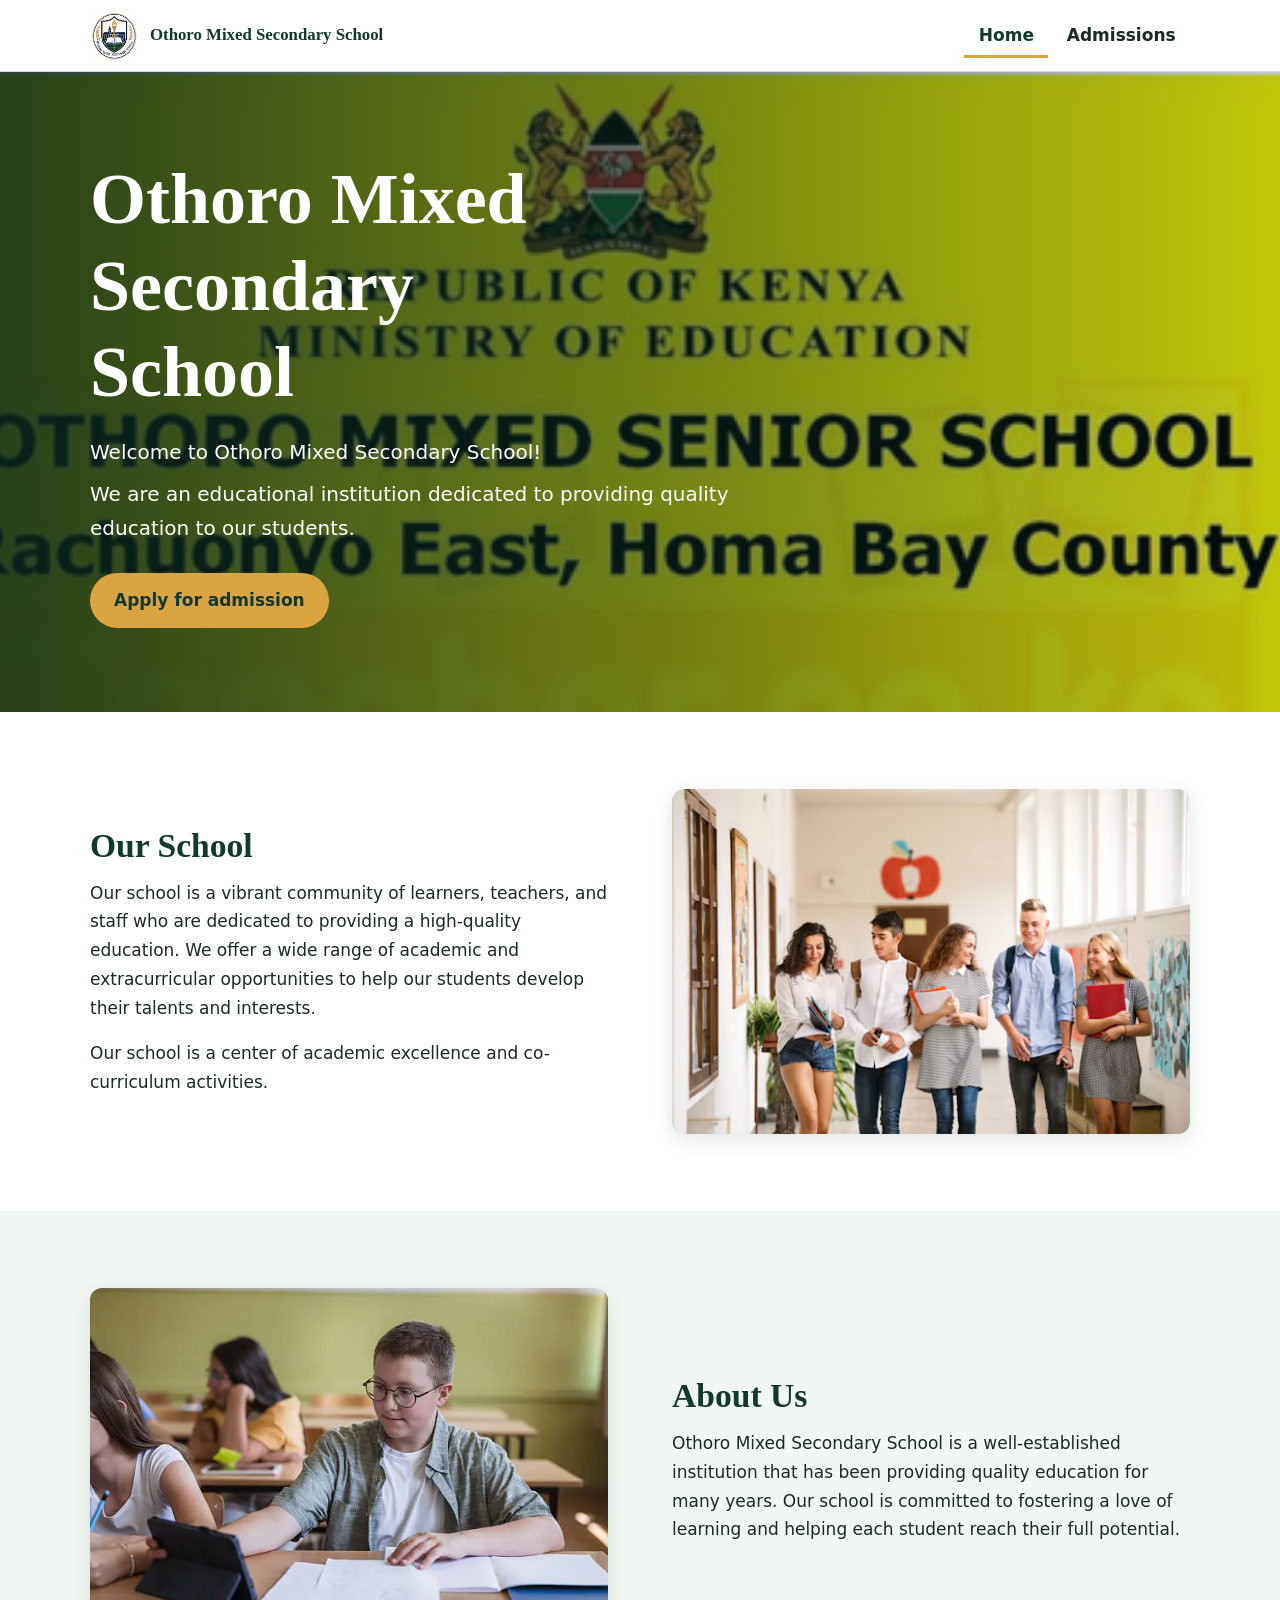
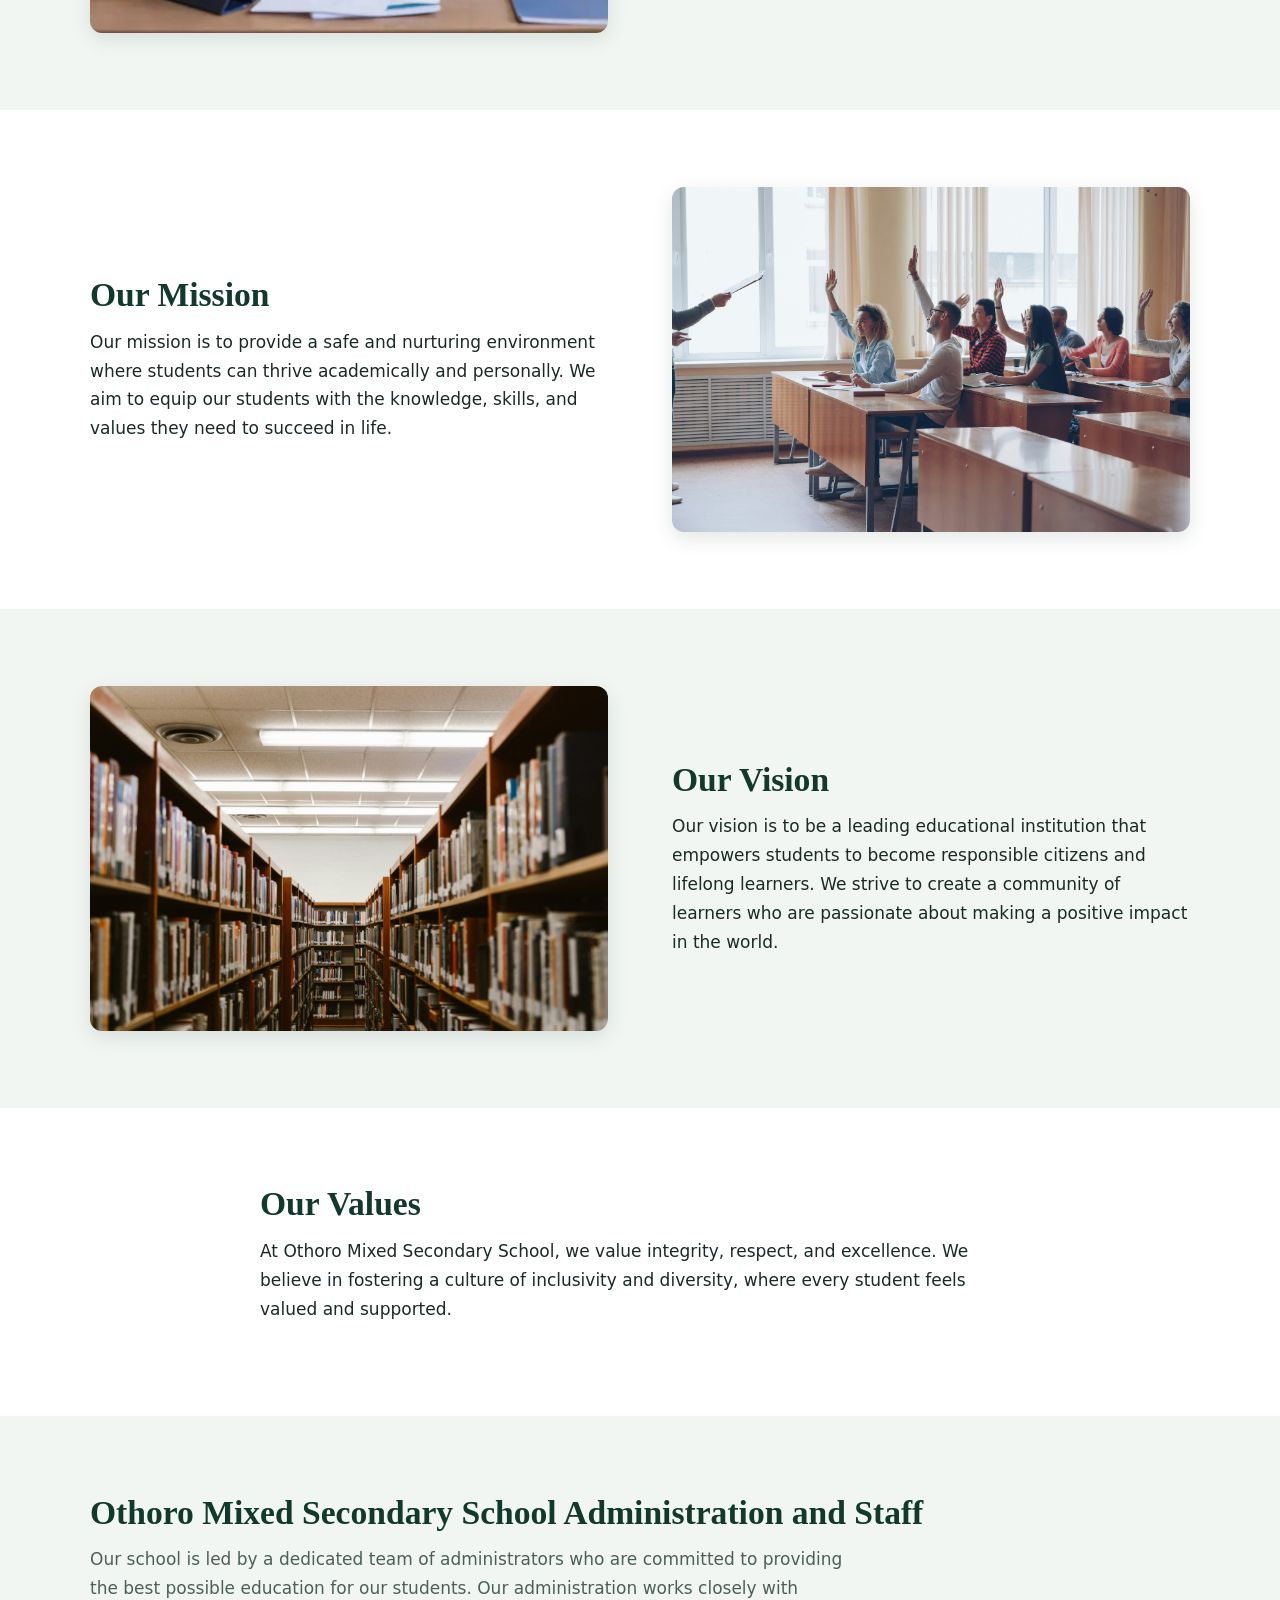
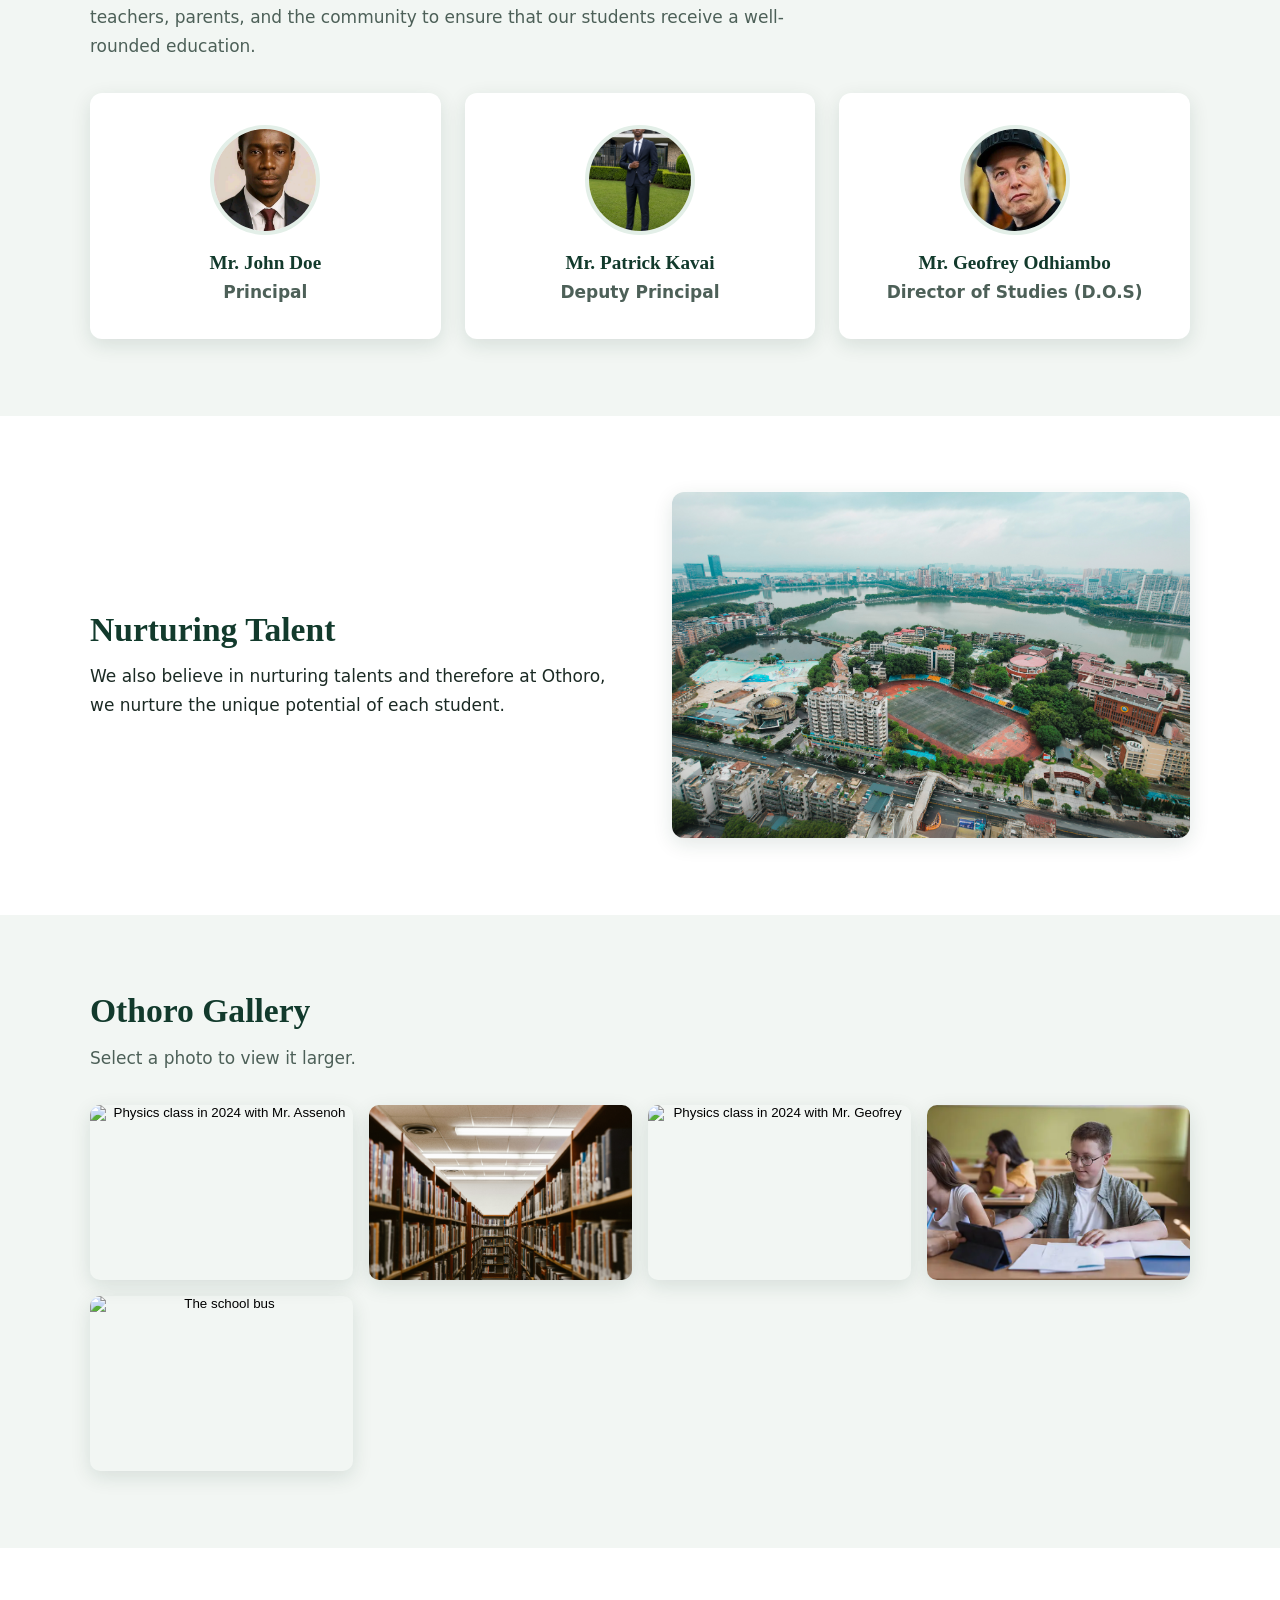
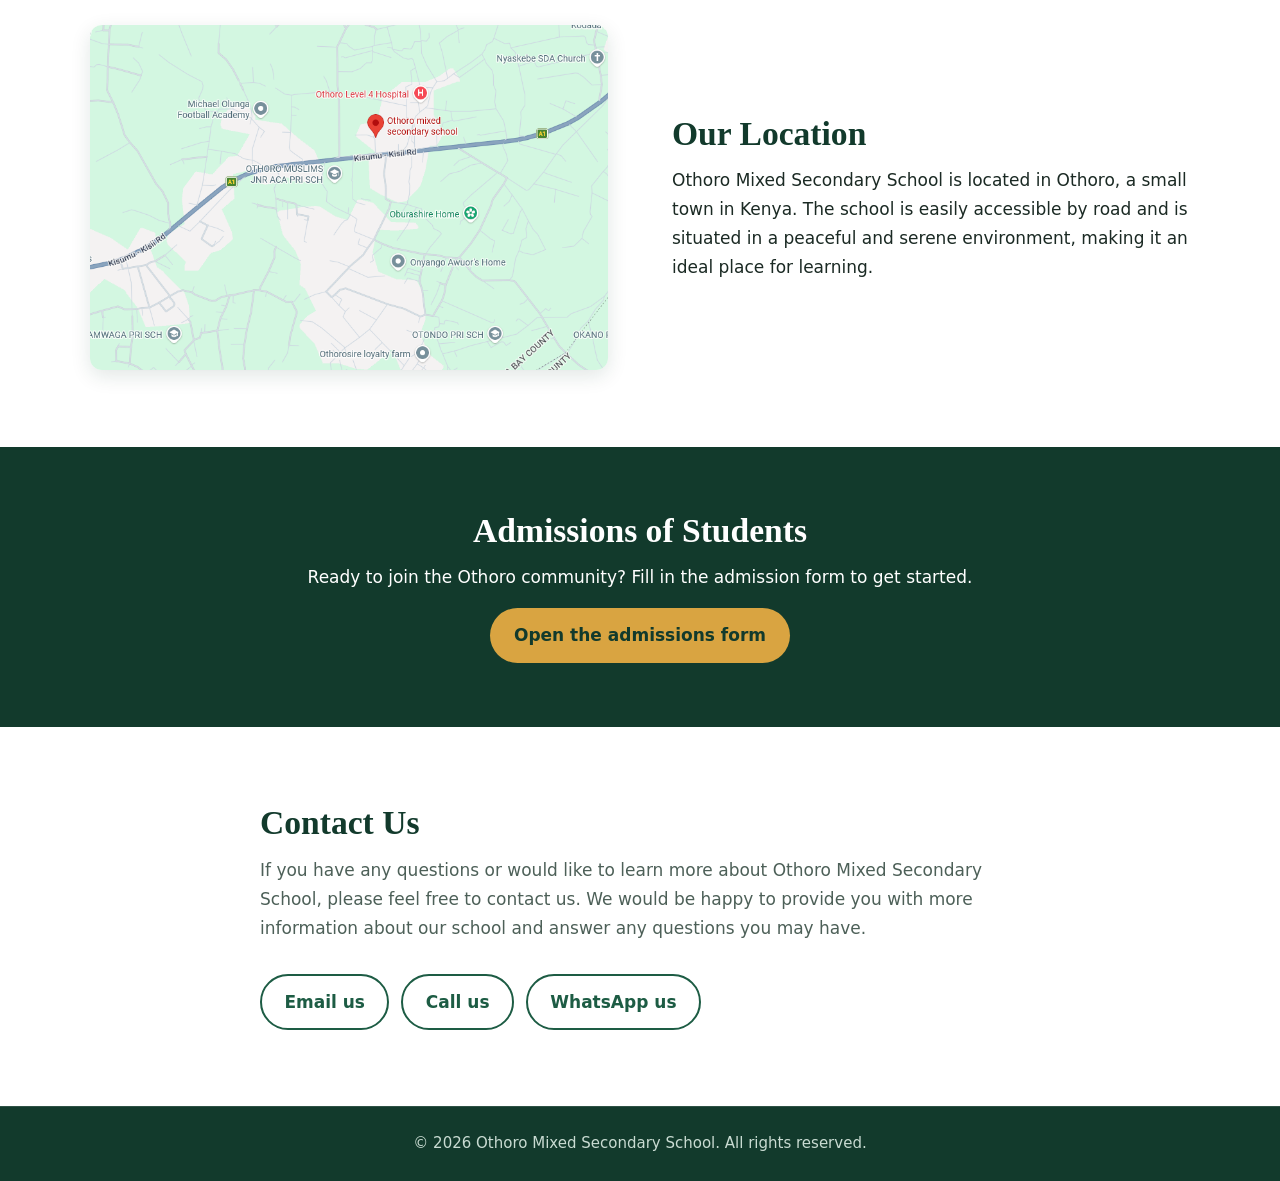
==== commit db934e5a: "removed contact nav" ====
--- a/index.html
+++ b/index.html
@@ -5,13 +5,13 @@
     <meta name="viewport" content="width=device-width, initial-scale=1.0" />
     <title>Othoro Mixed Secondary School</title>
 
-    <link rel="stylesheet" href="/othoro.css" />
+    <link rel="stylesheet" href="othoro.css" />
   </head>
   <body>
     <!-- ===== Sticky header ===== -->
     <header class="site-header" id="siteHeader">
       <div class="site-header__inner">
-        <a class="brand" href="othoro.html">
+        <a class="brand" href="index.html">
           <img
             class="brand__logo"
             src="othoro_files/logo.png"
@@ -40,13 +40,13 @@
             <li>
               <a
                 class="nav__link is-active"
-                href="othoro.html"
+                href="index.html"
                 aria-current="page"
                 >Home</a
               >
             </li>
             <li><a class="nav__link" href="admissions.html">Admissions</a></li>
-            <li><a class="nav__link" href="contact.html">Contact Us</a></li>
+            
           </ul>
         </nav>
       </div>
